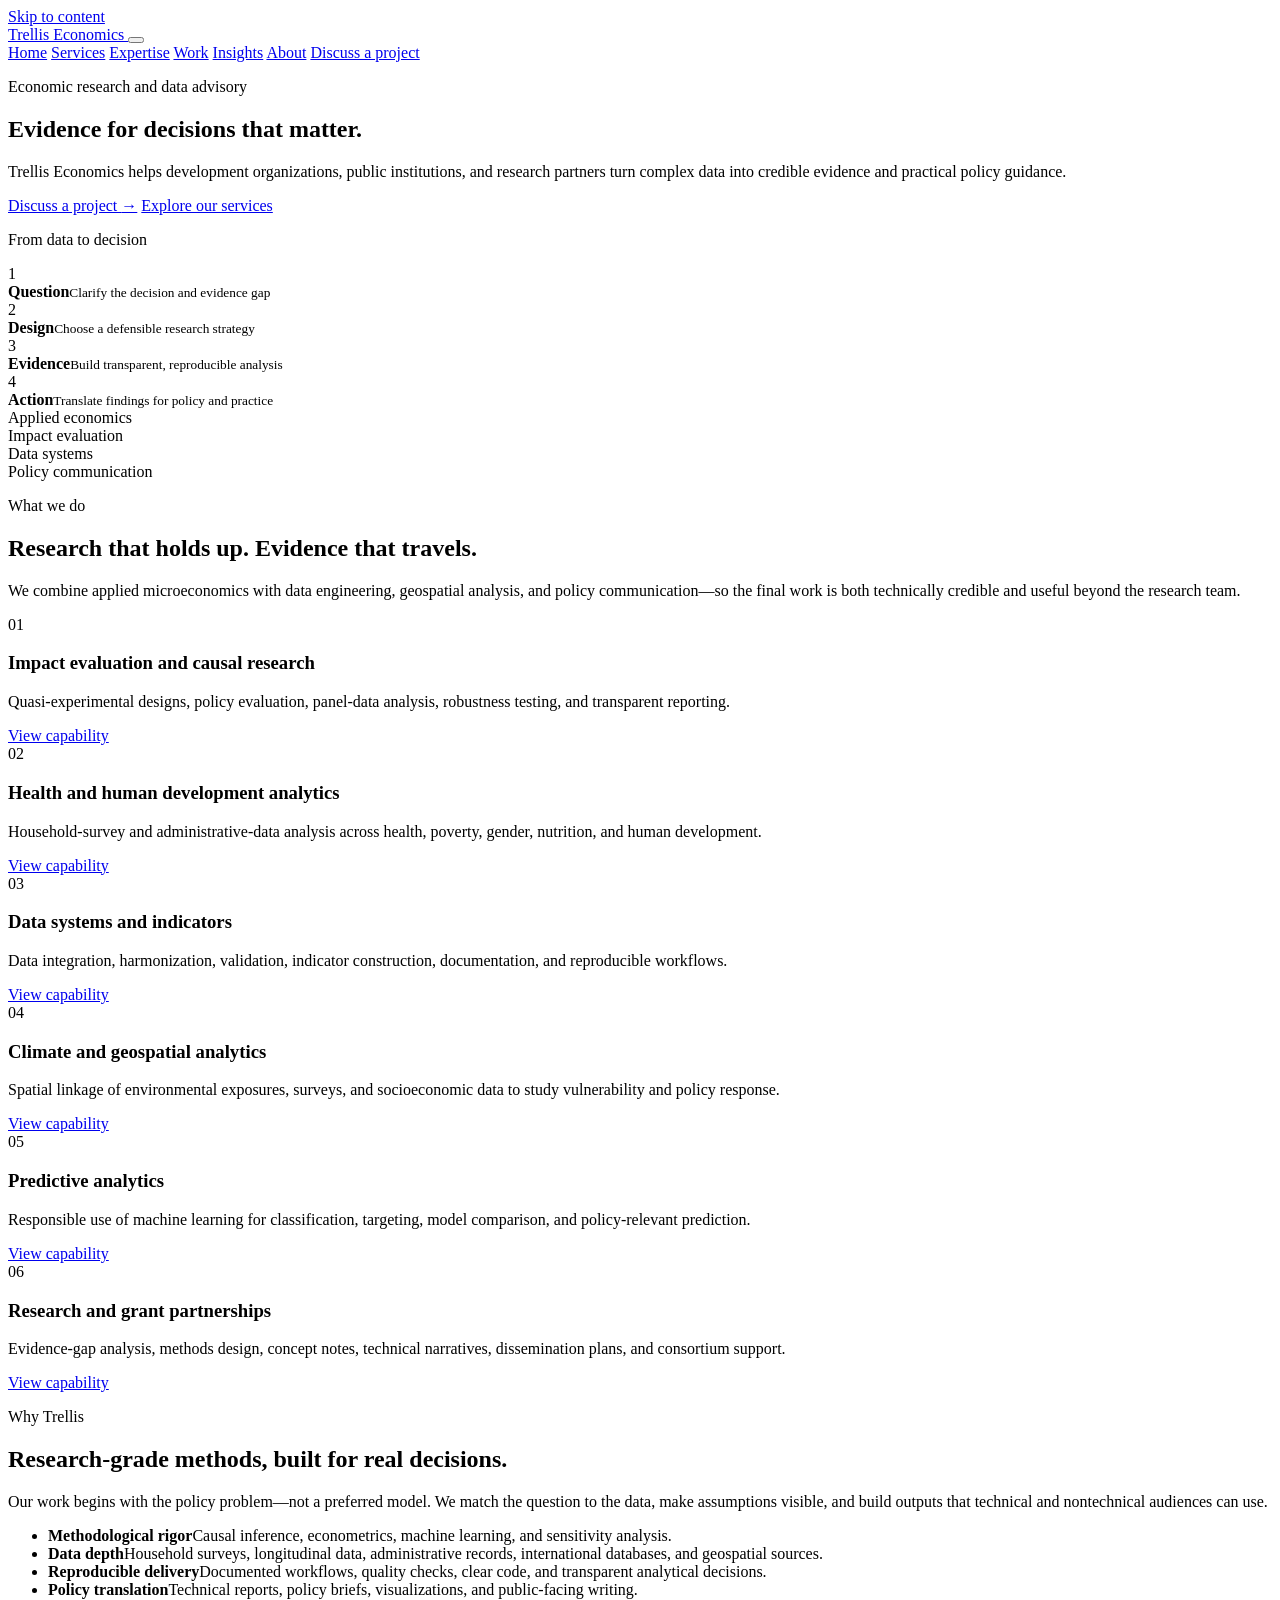
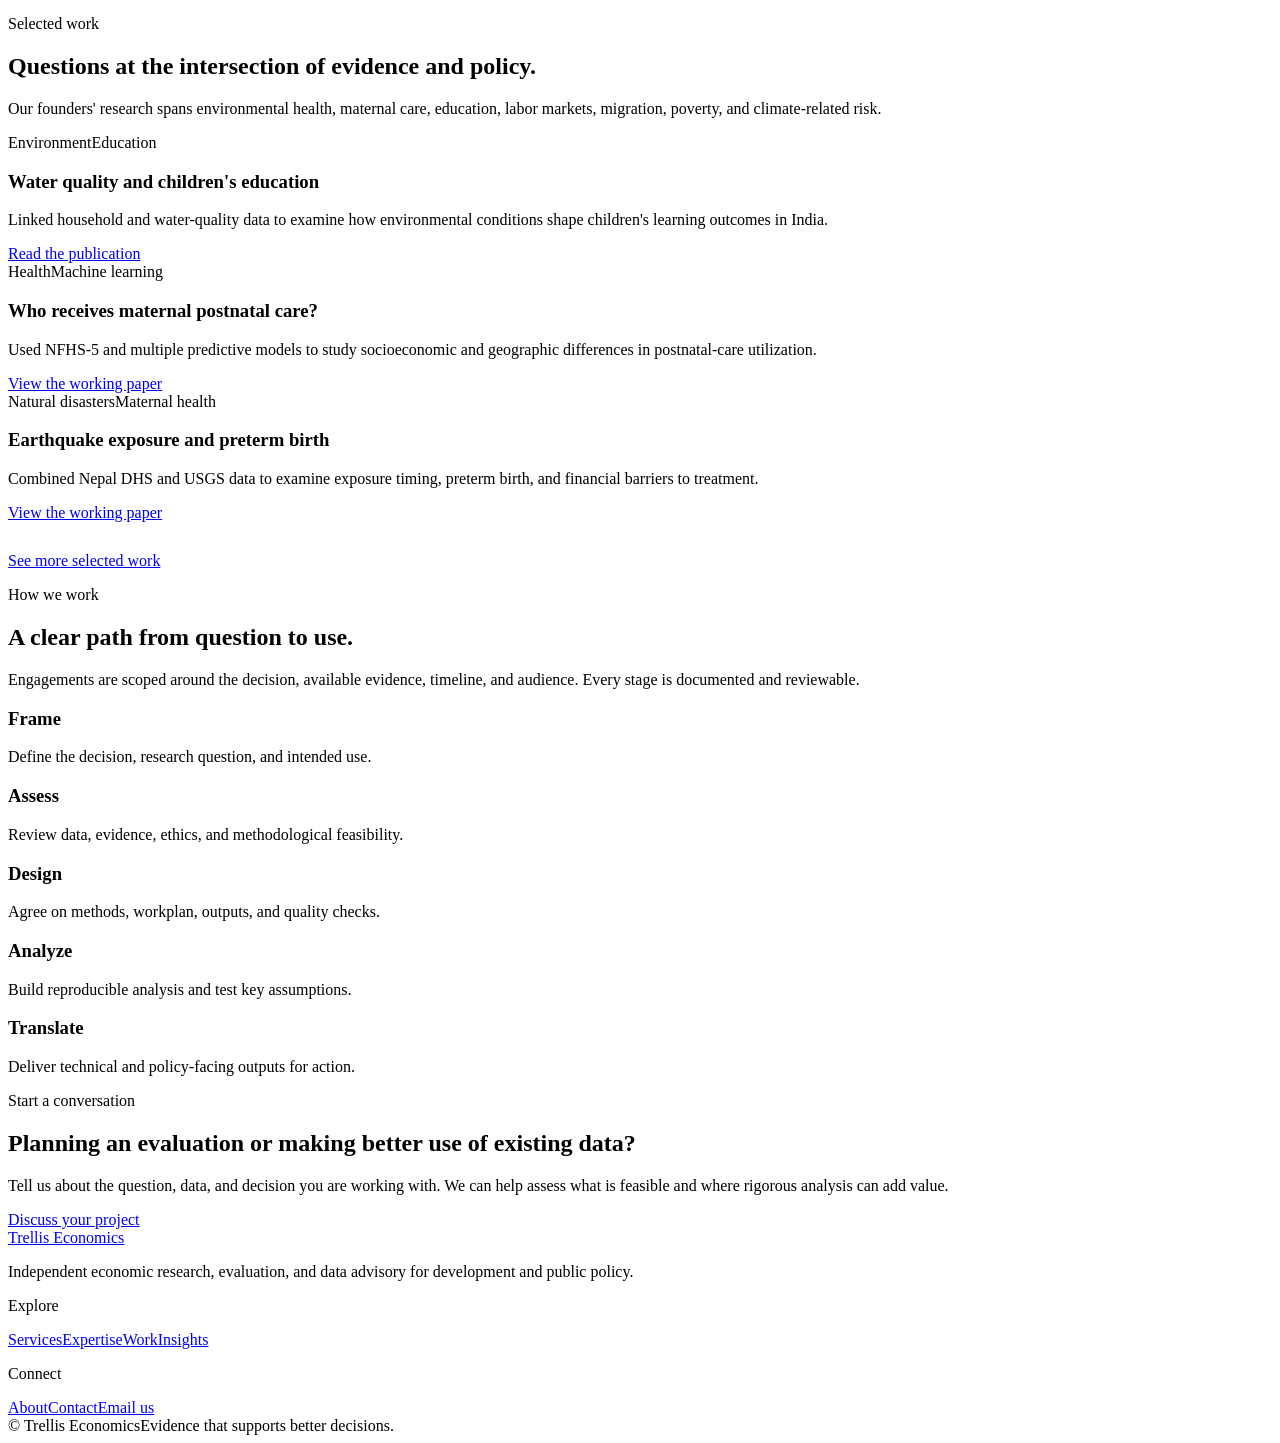
==== index.html @ 99db0c66 "Add index.html" ====
<!doctype html>
<html lang="en">
<head>
  <meta charset="utf-8">
  <meta name="viewport" content="width=device-width, initial-scale=1">
  <title>Trellis Economics | Research and Data Advisory</title>
  <meta name="description" content="Independent economic research, evaluation, and data advisory for development and public policy.">
  <meta name="theme-color" content="#16372c">
  <link rel="icon" href="favicon.svg" type="image/svg+xml">
  <link rel="stylesheet" href="assets/styles.css">
  <script src="assets/main.js" defer></script>
</head>
<body>
  <a class="skip-link" href="#main">Skip to content</a>
  <header class="site-header">
    <div class="container nav-wrap">
      <a class="brand" href="index.html" aria-label="Trellis Economics home">
        <span class="brand-mark" aria-hidden="true"><span></span><span></span><span></span><span></span></span>
        Trellis Economics
      </a>
      <button class="nav-toggle" type="button" aria-expanded="false" aria-controls="site-navigation" aria-label="Open navigation"><span></span><span></span><span></span></button>
      <nav class="site-nav" id="site-navigation" aria-label="Primary navigation">
        <a href="index.html" aria-current="page">Home</a>
        <a href="services.html">Services</a>
        <a href="expertise.html">Expertise</a>
        <a href="work.html">Work</a>
        <a href="insights.html">Insights</a>
        <a href="about.html">About</a>
        <a class="button" href="contact.html">Discuss a project</a>
      </nav>
    </div>
  </header>

  <main id="main">
    <section class="hero">
      <div class="container hero-grid">
        <div class="hero-copy">
          <p class="eyebrow">Economic research and data advisory</p>
          <h1>Evidence for decisions that matter.</h1>
          <p class="lead">Trellis Economics helps development organizations, public institutions, and research partners turn complex data into credible evidence and practical policy guidance.</p>
          <div class="hero-actions">
            <a class="button" href="contact.html">Discuss a project <span aria-hidden="true">→</span></a>
            <a class="button button-secondary" href="services.html">Explore our services</a>
          </div>
        </div>
        <div class="hero-panel reveal" aria-label="Our evidence process">
          <p class="hero-panel-label">From data to decision</p>
          <div class="evidence-path">
            <div class="evidence-step"><span>1</span><div><strong>Question</strong><small>Clarify the decision and evidence gap</small></div></div>
            <div class="evidence-step"><span>2</span><div><strong>Design</strong><small>Choose a defensible research strategy</small></div></div>
            <div class="evidence-step"><span>3</span><div><strong>Evidence</strong><small>Build transparent, reproducible analysis</small></div></div>
            <div class="evidence-step"><span>4</span><div><strong>Action</strong><small>Translate findings for policy and practice</small></div></div>
          </div>
        </div>
      </div>
    </section>

    <section class="capability-strip" aria-label="Core capabilities">
      <div class="container capability-list">
        <div class="capability-item">Applied economics</div>
        <div class="capability-item">Impact evaluation</div>
        <div class="capability-item">Data systems</div>
        <div class="capability-item">Policy communication</div>
      </div>
    </section>

    <section class="section surface" id="services">
      <div class="container">
        <div class="section-heading">
          <div><p class="eyebrow">What we do</p><h2>Research that holds up. Evidence that travels.</h2></div>
          <p>We combine applied microeconomics with data engineering, geospatial analysis, and policy communication—so the final work is both technically credible and useful beyond the research team.</p>
        </div>
        <div class="card-grid">
          <article class="card reveal"><div class="card-number">01</div><h3>Impact evaluation and causal research</h3><p>Quasi-experimental designs, policy evaluation, panel-data analysis, robustness testing, and transparent reporting.</p><a class="text-link" href="services.html#evaluation">View capability</a></article>
          <article class="card reveal"><div class="card-number">02</div><h3>Health and human development analytics</h3><p>Household-survey and administrative-data analysis across health, poverty, gender, nutrition, and human development.</p><a class="text-link" href="services.html#health">View capability</a></article>
          <article class="card reveal"><div class="card-number">03</div><h3>Data systems and indicators</h3><p>Data integration, harmonization, validation, indicator construction, documentation, and reproducible workflows.</p><a class="text-link" href="services.html#data">View capability</a></article>
          <article class="card reveal"><div class="card-number">04</div><h3>Climate and geospatial analytics</h3><p>Spatial linkage of environmental exposures, surveys, and socioeconomic data to study vulnerability and policy response.</p><a class="text-link" href="services.html#climate">View capability</a></article>
          <article class="card reveal"><div class="card-number">05</div><h3>Predictive analytics</h3><p>Responsible use of machine learning for classification, targeting, model comparison, and policy-relevant prediction.</p><a class="text-link" href="services.html#predictive">View capability</a></article>
          <article class="card reveal"><div class="card-number">06</div><h3>Research and grant partnerships</h3><p>Evidence-gap analysis, methods design, concept notes, technical narratives, dissemination plans, and consortium support.</p><a class="text-link" href="services.html#partnerships">View capability</a></article>
        </div>
      </div>
    </section>

    <section class="section surface-sage">
      <div class="container split">
        <div>
          <p class="eyebrow">Why Trellis</p>
          <h2>Research-grade methods, built for real decisions.</h2>
          <p class="lead">Our work begins with the policy problem—not a preferred model. We match the question to the data, make assumptions visible, and build outputs that technical and nontechnical audiences can use.</p>
          <ul class="feature-list">
            <li><strong>Methodological rigor</strong><span>Causal inference, econometrics, machine learning, and sensitivity analysis.</span></li>
            <li><strong>Data depth</strong><span>Household surveys, longitudinal data, administrative records, international databases, and geospatial sources.</span></li>
            <li><strong>Reproducible delivery</strong><span>Documented workflows, quality checks, clear code, and transparent analytical decisions.</span></li>
            <li><strong>Policy translation</strong><span>Technical reports, policy briefs, visualizations, and public-facing writing.</span></li>
          </ul>
        </div>
        <div class="data-figure reveal" aria-label="Abstract data visualization">
          <div class="data-figure-grid"><div class="data-bar"></div><div class="data-bar"></div><div class="data-bar"></div><div class="data-bar"></div><div class="data-bar"></div></div>
          <div class="data-line"></div>
        </div>
      </div>
    </section>

    <section class="section surface">
      <div class="container">
        <div class="section-heading">
          <div><p class="eyebrow">Selected work</p><h2>Questions at the intersection of evidence and policy.</h2></div>
          <p>Our founders' research spans environmental health, maternal care, education, labor markets, migration, poverty, and climate-related risk.</p>
        </div>
        <div class="card-grid">
          <article class="card project-card reveal"><div class="project-meta"><span class="tag">Environment</span><span class="tag">Education</span></div><h3>Water quality and children's education</h3><p>Linked household and water-quality data to examine how environmental conditions shape children's learning outcomes in India.</p><a class="text-link" href="https://doi.org/10.1017/S1355770X24000123">Read the publication</a></article>
          <article class="card project-card reveal"><div class="project-meta"><span class="tag">Health</span><span class="tag">Machine learning</span></div><h3>Who receives maternal postnatal care?</h3><p>Used NFHS-5 and multiple predictive models to study socioeconomic and geographic differences in postnatal-care utilization.</p><a class="text-link" href="http://dx.doi.org/10.2139/ssrn.7433860">View the working paper</a></article>
          <article class="card project-card reveal"><div class="project-meta"><span class="tag">Natural disasters</span><span class="tag">Maternal health</span></div><h3>Earthquake exposure and preterm birth</h3><p>Combined Nepal DHS and USGS data to examine exposure timing, preterm birth, and financial barriers to treatment.</p><a class="text-link" href="https://doi.org/10.2139/ssrn.5345999">View the working paper</a></article>
        </div>
        <p style="margin-top: 30px"><a class="text-link" href="work.html">See more selected work</a></p>
      </div>
    </section>

    <section class="section surface-sage">
      <div class="container">
        <div class="section-heading"><div><p class="eyebrow">How we work</p><h2>A clear path from question to use.</h2></div><p>Engagements are scoped around the decision, available evidence, timeline, and audience. Every stage is documented and reviewable.</p></div>
        <div class="steps">
          <div class="step"><h3>Frame</h3><p>Define the decision, research question, and intended use.</p></div>
          <div class="step"><h3>Assess</h3><p>Review data, evidence, ethics, and methodological feasibility.</p></div>
          <div class="step"><h3>Design</h3><p>Agree on methods, workplan, outputs, and quality checks.</p></div>
          <div class="step"><h3>Analyze</h3><p>Build reproducible analysis and test key assumptions.</p></div>
          <div class="step"><h3>Translate</h3><p>Deliver technical and policy-facing outputs for action.</p></div>
        </div>
      </div>
    </section>

    <section class="section">
      <div class="container cta reveal">
        <div class="cta-grid"><div><p class="eyebrow">Start a conversation</p><h2>Planning an evaluation or making better use of existing data?</h2><p>Tell us about the question, data, and decision you are working with. We can help assess what is feasible and where rigorous analysis can add value.</p></div><a class="button button-light" href="contact.html">Discuss your project</a></div>
      </div>
    </section>
  </main>

  <footer class="site-footer">
    <div class="container">
      <div class="footer-grid">
        <div class="footer-brand"><a class="brand" href="index.html"><span class="brand-mark" aria-hidden="true"><span></span><span></span><span></span><span></span></span>Trellis Economics</a><p>Independent economic research, evaluation, and data advisory for development and public policy.</p></div>
        <div><p class="footer-title">Explore</p><div class="footer-links"><a href="services.html">Services</a><a href="expertise.html">Expertise</a><a href="work.html">Work</a><a href="insights.html">Insights</a></div></div>
        <div><p class="footer-title">Connect</p><div class="footer-links"><a href="about.html">About</a><a href="contact.html">Contact</a><a href="mailto:mdohiul.islam@wmich.edu">Email us</a></div></div>
      </div>
      <div class="footer-bottom"><span>© <span data-year></span> Trellis Economics</span><span>Evidence that supports better decisions.</span></div>
    </div>
  </footer>
</body>
</html>
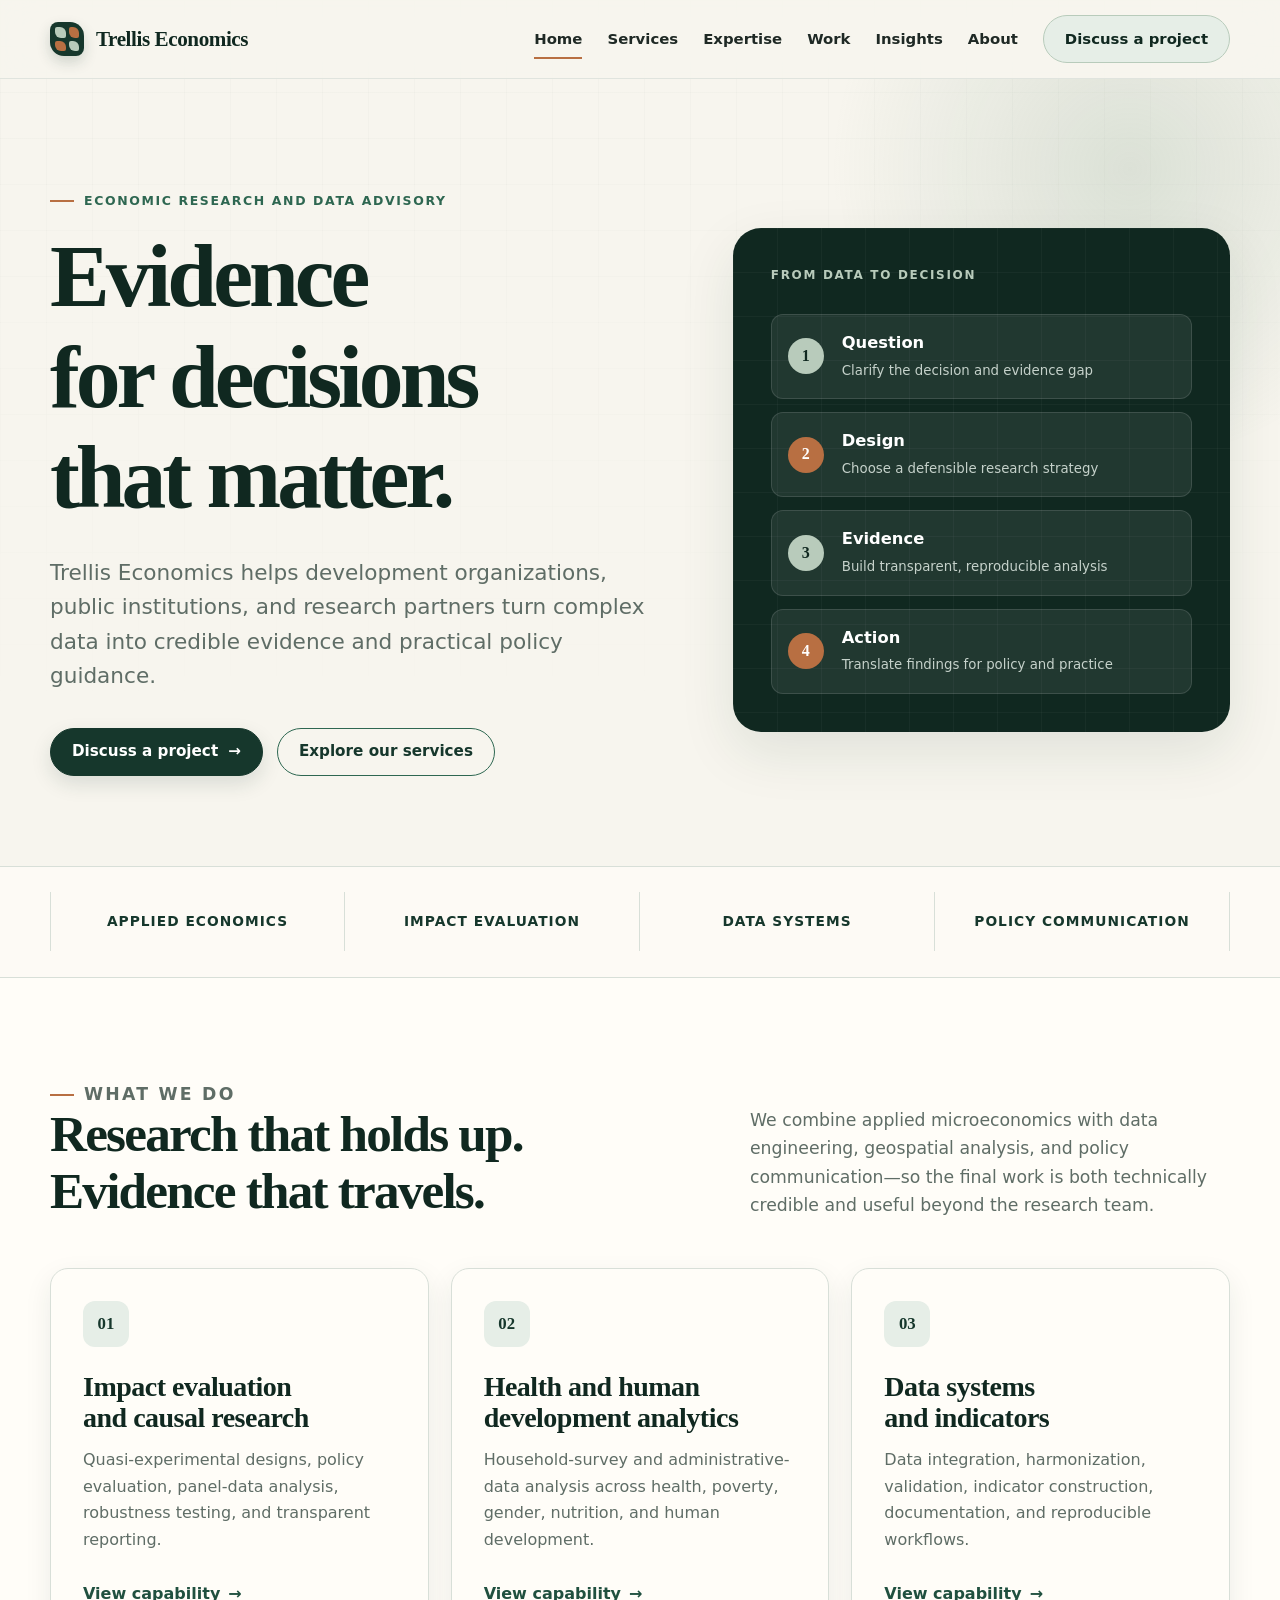
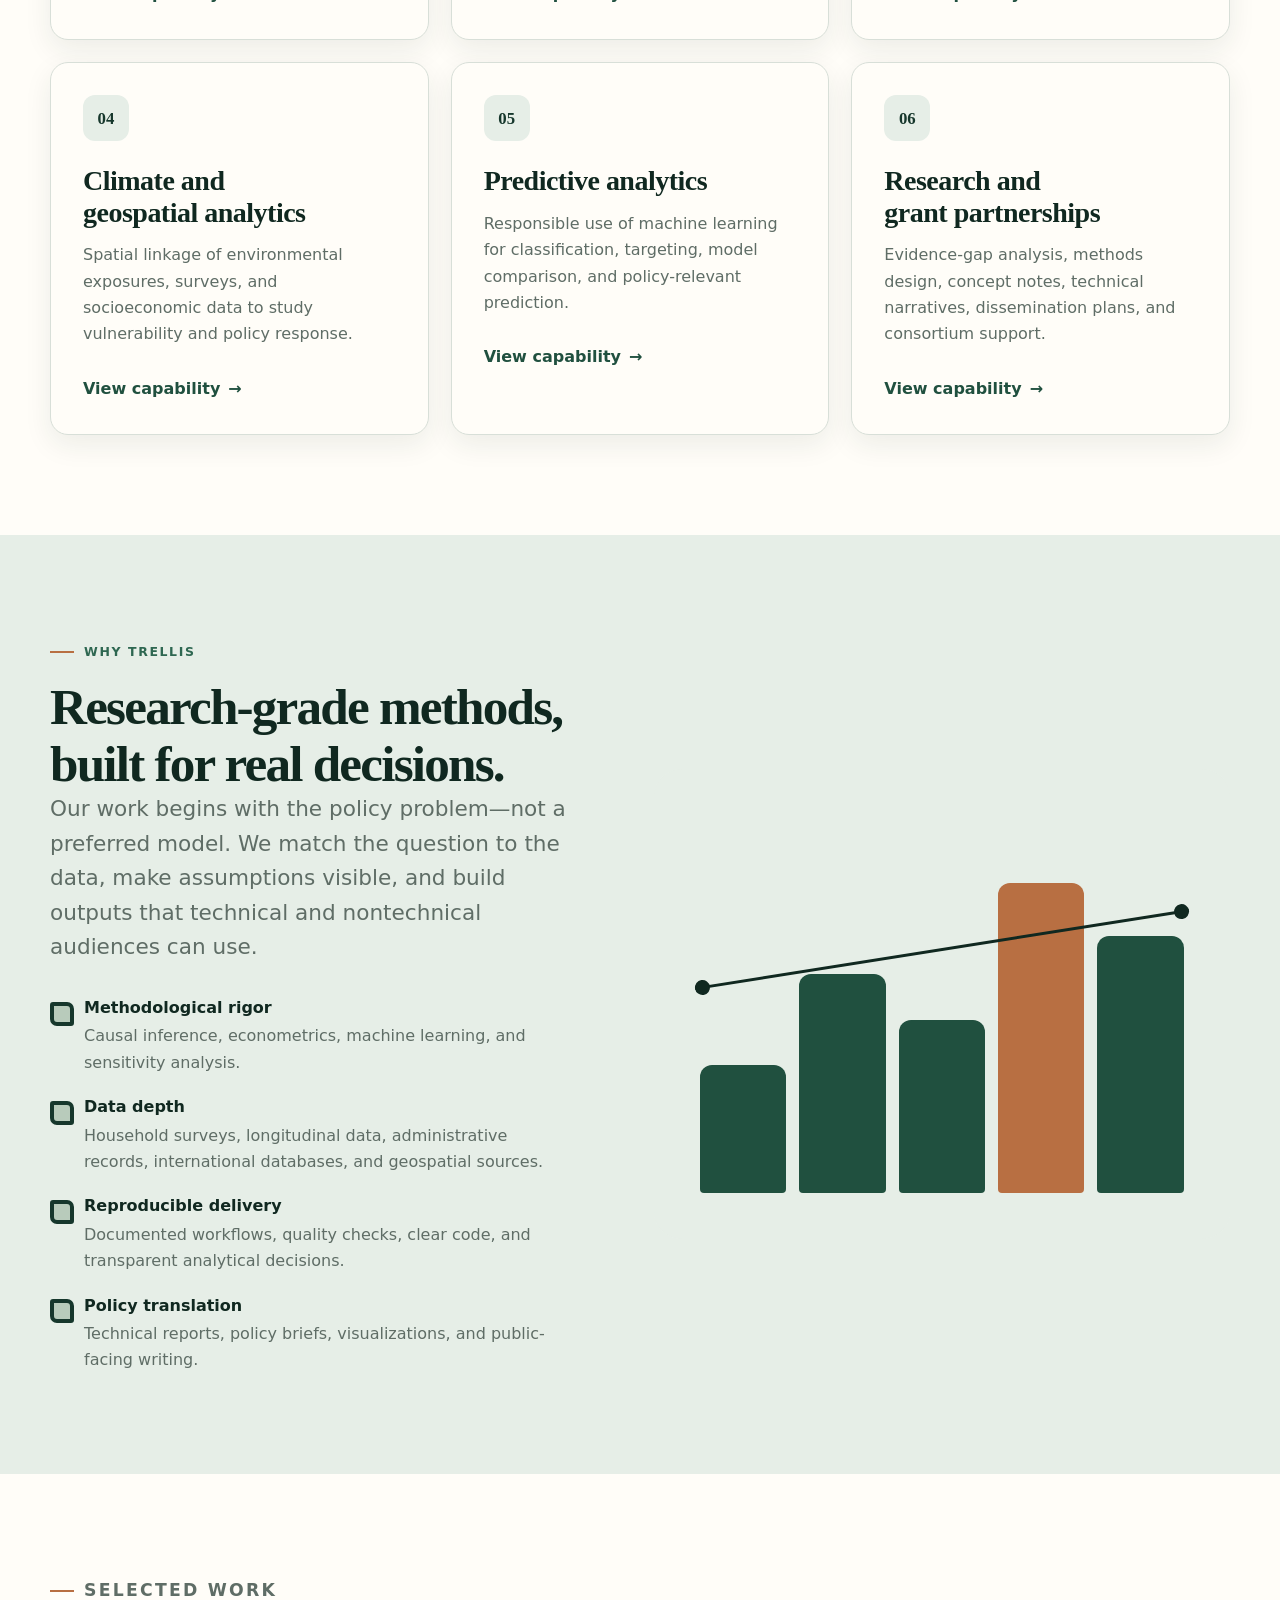
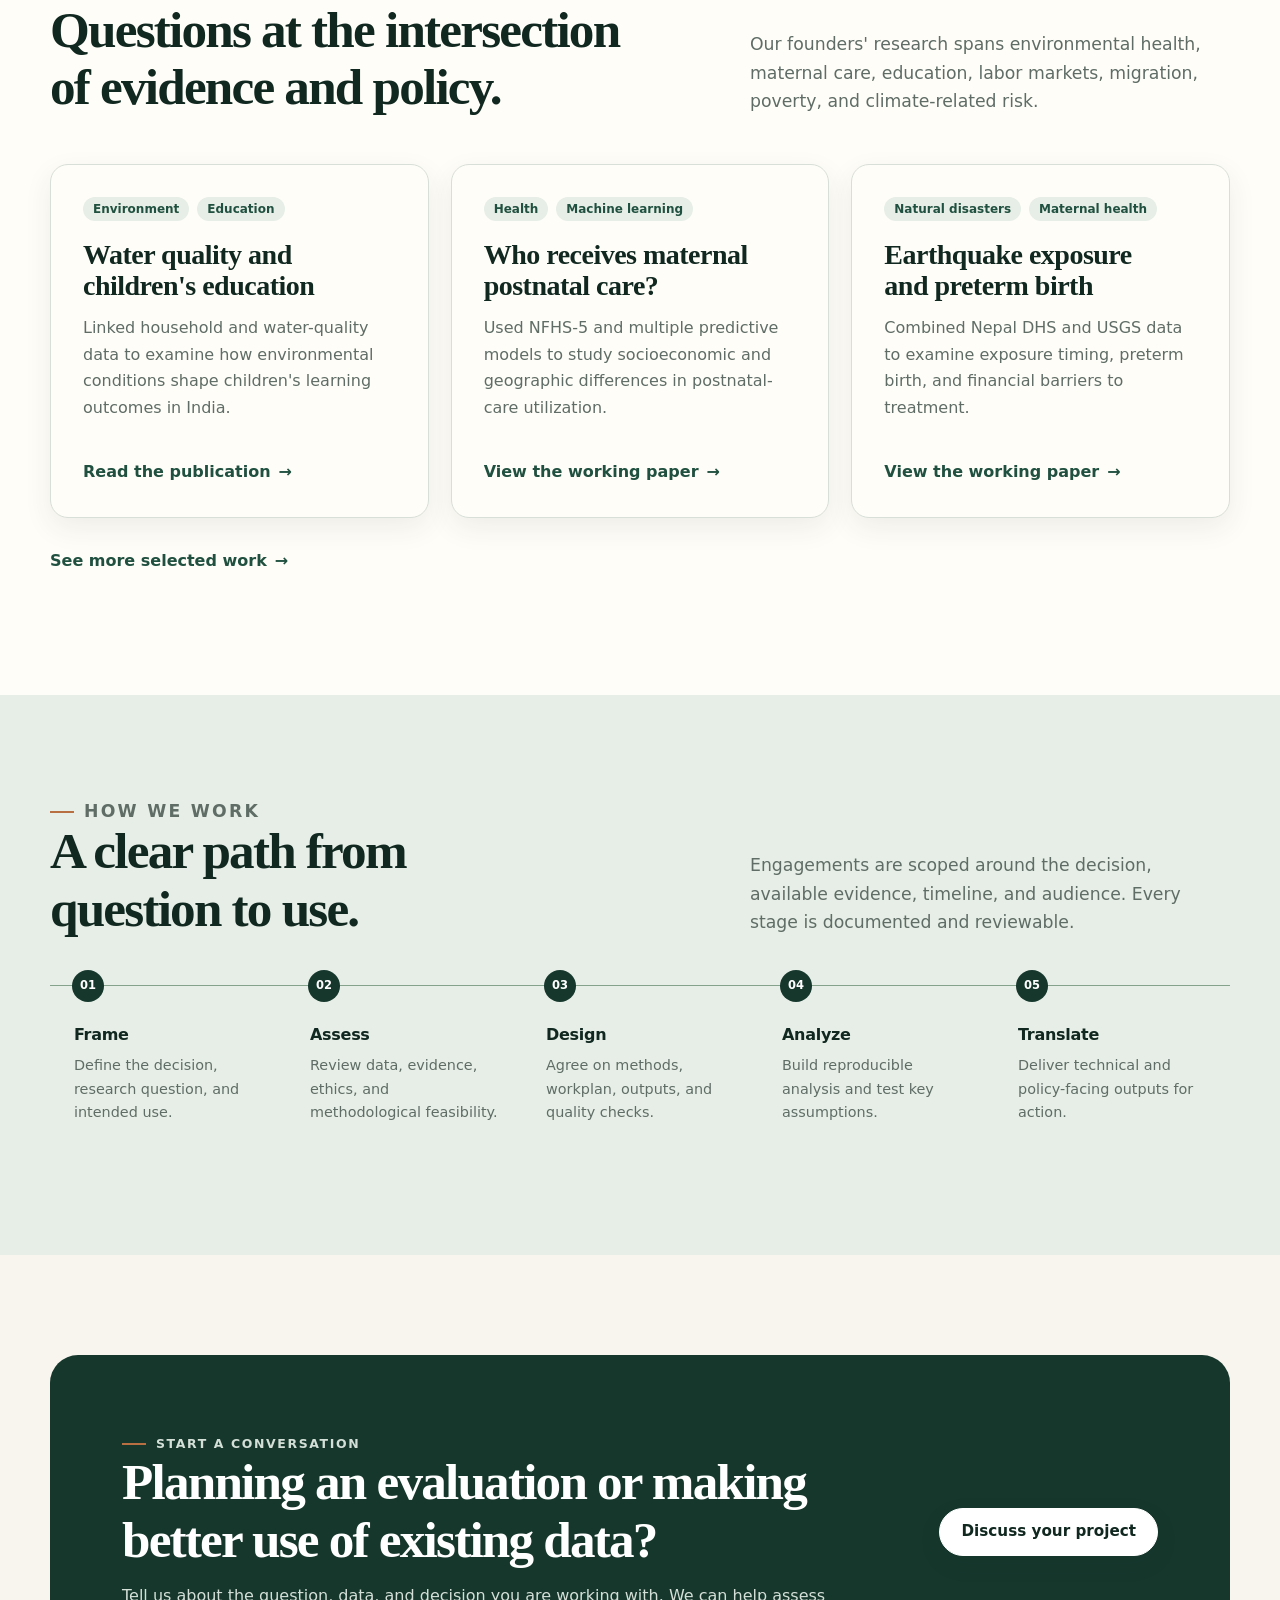
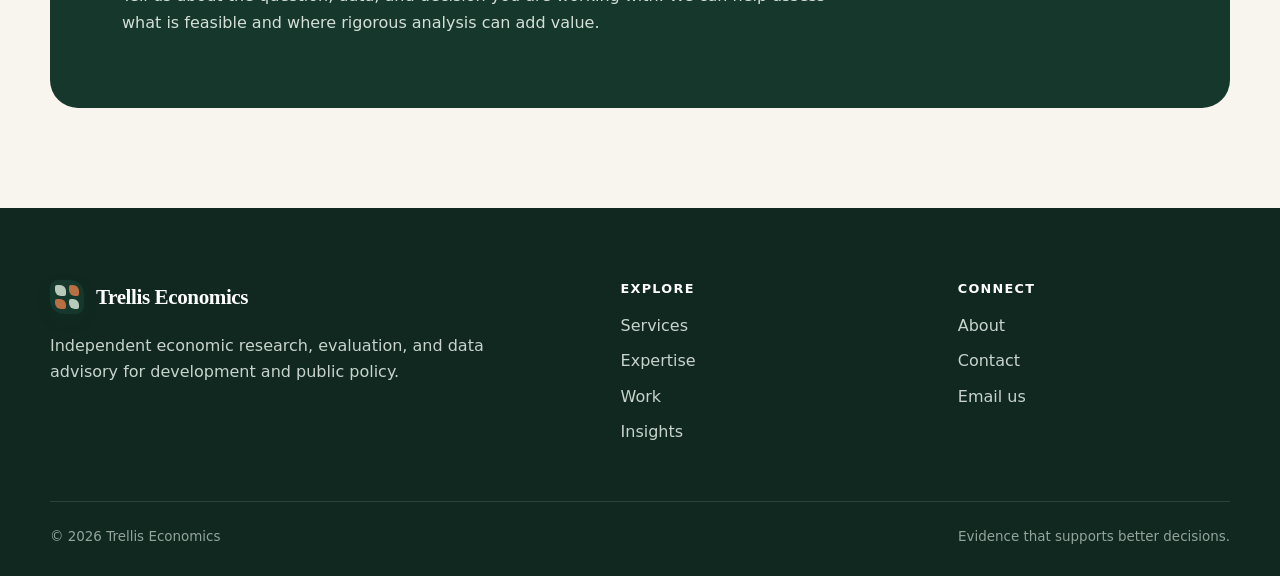
==== commit efc8764d: "Refresh stylesheet reference in index.html" ====
--- a/index.html
+++ b/index.html
@@ -7,7 +7,7 @@
   <meta name="description" content="Independent economic research, evaluation, and data advisory for development and public policy.">
   <meta name="theme-color" content="#16372c">
   <link rel="icon" href="favicon.svg" type="image/svg+xml">
-  <link rel="stylesheet" href="assets/styles.css">
+  <link rel="stylesheet" href="assets/styles.css?v=2">
   <script src="assets/main.js" defer></script>
 </head>
 <body>
--- a/assets/styles.css
+++ b/assets/styles.css
@@ -0,0 +1,1408 @@
+:root {
+  --forest-950: #102820;
+  --forest-900: #16372c;
+  --forest-800: #20503f;
+  --forest-700: #2e6751;
+  --sage-500: #84a28c;
+  --sage-300: #b8cbbb;
+  --sage-100: #e6eee7;
+  --ivory: #f7f5ee;
+  --paper: #fffdf8;
+  --ink: #1f2925;
+  --muted: #5f6d66;
+  --clay: #b86f42;
+  --clay-dark: #915332;
+  --line: #d8dfd8;
+  --white: #ffffff;
+  --shadow: 0 20px 55px rgba(22, 55, 44, 0.1);
+  --shadow-small: 0 10px 28px rgba(22, 55, 44, 0.08);
+  --radius-lg: 28px;
+  --radius-md: 18px;
+  --radius-sm: 10px;
+  --max-width: 1180px;
+  --serif: Georgia, "Times New Roman", serif;
+  --sans: Inter, ui-sans-serif, system-ui, -apple-system, BlinkMacSystemFont, "Segoe UI", sans-serif;
+}
+
+* {
+  box-sizing: border-box;
+}
+
+html {
+  scroll-behavior: smooth;
+}
+
+body {
+  margin: 0;
+  color: var(--ink);
+  background: var(--ivory);
+  font-family: var(--sans);
+  font-size: 16px;
+  line-height: 1.65;
+  -webkit-font-smoothing: antialiased;
+}
+
+body::before {
+  position: fixed;
+  inset: 0;
+  z-index: -2;
+  content: "";
+  pointer-events: none;
+  background:
+    linear-gradient(rgba(22, 55, 44, 0.025) 1px, transparent 1px),
+    linear-gradient(90deg, rgba(22, 55, 44, 0.025) 1px, transparent 1px);
+  background-size: 46px 46px;
+  mask-image: linear-gradient(to bottom, black, transparent 82%);
+}
+
+a {
+  color: var(--forest-800);
+  text-decoration-thickness: 1px;
+  text-underline-offset: 3px;
+}
+
+a:hover {
+  color: var(--clay-dark);
+}
+
+img,
+svg {
+  display: block;
+  max-width: 100%;
+}
+
+button,
+input,
+textarea,
+select {
+  font: inherit;
+}
+
+.skip-link {
+  position: fixed;
+  top: 10px;
+  left: 10px;
+  z-index: 1000;
+  padding: 10px 14px;
+  color: var(--white);
+  background: var(--forest-950);
+  border-radius: 8px;
+  transform: translateY(-150%);
+}
+
+.skip-link:focus {
+  transform: translateY(0);
+}
+
+.container {
+  width: min(calc(100% - 40px), var(--max-width));
+  margin-inline: auto;
+}
+
+.narrow {
+  max-width: 800px;
+}
+
+.section {
+  padding: 100px 0;
+}
+
+.section-sm {
+  padding: 70px 0;
+}
+
+.surface {
+  background: var(--paper);
+}
+
+.surface-dark {
+  color: var(--white);
+  background: var(--forest-950);
+}
+
+.surface-sage {
+  background: var(--sage-100);
+}
+
+.eyebrow {
+  display: inline-flex;
+  align-items: center;
+  gap: 10px;
+  margin: 0 0 18px;
+  color: var(--forest-700);
+  font-size: 0.78rem;
+  font-weight: 750;
+  letter-spacing: 0.13em;
+  line-height: 1.2;
+  text-transform: uppercase;
+}
+
+.eyebrow::before {
+  width: 24px;
+  height: 2px;
+  content: "";
+  background: var(--clay);
+}
+
+.surface-dark .eyebrow {
+  color: var(--sage-300);
+}
+
+h1,
+h2,
+h3,
+h4 {
+  margin: 0;
+  color: var(--forest-950);
+  font-family: var(--serif);
+  font-weight: 600;
+  line-height: 1.12;
+  text-wrap: balance;
+}
+
+h1 {
+  font-size: clamp(2.8rem, 7vw, 5.7rem);
+  letter-spacing: -0.045em;
+}
+
+h2 {
+  font-size: clamp(2.1rem, 4vw, 3.65rem);
+  letter-spacing: -0.035em;
+}
+
+h3 {
+  font-size: clamp(1.3rem, 2.2vw, 1.75rem);
+  letter-spacing: -0.018em;
+}
+
+.surface-dark h1,
+.surface-dark h2,
+.surface-dark h3 {
+  color: var(--white);
+}
+
+p {
+  margin: 0 0 1.25rem;
+}
+
+.lead {
+  max-width: 720px;
+  color: var(--muted);
+  font-size: clamp(1.12rem, 1.8vw, 1.35rem);
+  line-height: 1.6;
+}
+
+.surface-dark .lead,
+.surface-dark p {
+  color: #d7e0db;
+}
+
+.section-heading {
+  display: grid;
+  grid-template-columns: minmax(0, 1fr) minmax(280px, 0.75fr);
+  gap: 60px;
+  align-items: end;
+  margin-bottom: 48px;
+}
+
+.section-heading p {
+  margin: 0;
+  color: var(--muted);
+  font-size: 1.08rem;
+}
+
+.site-header {
+  position: sticky;
+  top: 0;
+  z-index: 100;
+  border-bottom: 1px solid rgba(216, 223, 216, 0.75);
+  background: rgba(247, 245, 238, 0.9);
+  backdrop-filter: blur(16px);
+}
+
+.nav-wrap {
+  display: flex;
+  min-height: 78px;
+  align-items: center;
+  justify-content: space-between;
+  gap: 28px;
+}
+
+.brand {
+  display: inline-flex;
+  align-items: center;
+  gap: 12px;
+  color: var(--forest-950);
+  font-family: var(--serif);
+  font-size: 1.32rem;
+  font-weight: 700;
+  letter-spacing: -0.02em;
+  text-decoration: none;
+}
+
+.brand:hover {
+  color: var(--forest-950);
+}
+
+.brand-mark {
+  display: grid;
+  width: 34px;
+  height: 34px;
+  padding: 5px;
+  grid-template-columns: repeat(2, 1fr);
+  gap: 3px;
+  background: var(--forest-900);
+  border-radius: 8px 14px 8px 14px;
+  box-shadow: 0 6px 14px rgba(22, 55, 44, 0.18);
+}
+
+.brand-mark span {
+  background: var(--sage-300);
+  border-radius: 2px 6px 2px 6px;
+}
+
+.brand-mark span:nth-child(2),
+.brand-mark span:nth-child(3) {
+  background: var(--clay);
+}
+
+.site-nav {
+  display: flex;
+  align-items: center;
+  gap: 25px;
+}
+
+.site-nav a {
+  position: relative;
+  color: var(--ink);
+  font-size: 0.93rem;
+  font-weight: 650;
+  text-decoration: none;
+}
+
+.site-nav a.button,
+.site-nav a.button:hover {
+  color: var(--forest-950);
+  background: var(--sage-100);
+  border-color: var(--sage-300);
+  box-shadow: none;
+}
+
+.site-nav a.button:hover {
+  background: var(--paper);
+  border-color: var(--forest-700);
+}
+
+.site-nav a:not(.button)::after {
+  position: absolute;
+  right: 0;
+  bottom: -8px;
+  left: 0;
+  height: 2px;
+  content: "";
+  background: var(--clay);
+  transform: scaleX(0);
+  transform-origin: right;
+  transition: transform 180ms ease;
+}
+
+.site-nav a:hover::after,
+.site-nav a[aria-current="page"]::after {
+  transform: scaleX(1);
+  transform-origin: left;
+}
+
+.nav-toggle {
+  display: none;
+  width: 44px;
+  height: 44px;
+  padding: 10px;
+  border: 1px solid var(--line);
+  background: var(--paper);
+  border-radius: 10px;
+  cursor: pointer;
+}
+
+.nav-toggle span {
+  display: block;
+  width: 100%;
+  height: 2px;
+  margin: 5px 0;
+  background: var(--forest-950);
+}
+
+.button {
+  display: inline-flex;
+  min-height: 48px;
+  padding: 12px 21px;
+  align-items: center;
+  justify-content: center;
+  gap: 10px;
+  color: var(--white);
+  font-size: 0.95rem;
+  font-weight: 750;
+  line-height: 1;
+  text-decoration: none;
+  background: var(--forest-900);
+  border: 1px solid var(--forest-900);
+  border-radius: 999px;
+  box-shadow: 0 8px 20px rgba(22, 55, 44, 0.13);
+  transition: transform 180ms ease, background 180ms ease, box-shadow 180ms ease;
+}
+
+.button:hover {
+  color: var(--white);
+  background: var(--forest-700);
+  border-color: var(--forest-700);
+  box-shadow: 0 12px 26px rgba(22, 55, 44, 0.18);
+  transform: translateY(-2px);
+}
+
+.button-secondary {
+  color: var(--forest-900);
+  background: transparent;
+  border-color: var(--forest-700);
+  box-shadow: none;
+}
+
+.button-secondary:hover {
+  color: var(--white);
+}
+
+.button-light {
+  color: var(--forest-950);
+  background: var(--white);
+  border-color: var(--white);
+}
+
+.button-light:hover {
+  color: var(--forest-950);
+  background: var(--sage-100);
+  border-color: var(--sage-100);
+}
+
+.text-link {
+  display: inline-flex;
+  align-items: center;
+  gap: 8px;
+  font-weight: 750;
+  text-decoration: none;
+}
+
+.text-link::after {
+  content: "→";
+  transition: transform 180ms ease;
+}
+
+.text-link:hover::after {
+  transform: translateX(4px);
+}
+
+.hero {
+  position: relative;
+  overflow: hidden;
+  padding: 105px 0 90px;
+}
+
+.hero::after {
+  position: absolute;
+  top: -220px;
+  right: -160px;
+  z-index: -1;
+  width: 620px;
+  height: 620px;
+  content: "";
+  background: radial-gradient(circle, rgba(132, 162, 140, 0.24), transparent 68%);
+  border-radius: 50%;
+}
+
+.hero-grid {
+  display: grid;
+  grid-template-columns: minmax(0, 1.1fr) minmax(380px, 0.9fr);
+  gap: 75px;
+  align-items: center;
+}
+
+.hero-copy h1 {
+  max-width: 790px;
+  margin-bottom: 28px;
+}
+
+.hero-copy .lead {
+  margin-bottom: 34px;
+}
+
+.hero-actions {
+  display: flex;
+  flex-wrap: wrap;
+  gap: 14px;
+}
+
+.hero-panel {
+  position: relative;
+  overflow: hidden;
+  padding: 38px;
+  color: var(--white);
+  background: var(--forest-950);
+  border-radius: var(--radius-lg);
+  box-shadow: var(--shadow);
+}
+
+.hero-panel::before {
+  position: absolute;
+  inset: 0;
+  content: "";
+  opacity: 0.2;
+  background-image:
+    linear-gradient(rgba(255, 255, 255, 0.18) 1px, transparent 1px),
+    linear-gradient(90deg, rgba(255, 255, 255, 0.18) 1px, transparent 1px);
+  background-size: 44px 44px;
+}
+
+.hero-panel > * {
+  position: relative;
+}
+
+.hero-panel-label {
+  margin-bottom: 28px;
+  color: var(--sage-300);
+  font-size: 0.75rem;
+  font-weight: 750;
+  letter-spacing: 0.14em;
+  text-transform: uppercase;
+}
+
+.evidence-path {
+  display: grid;
+  gap: 13px;
+}
+
+.evidence-step {
+  display: grid;
+  padding: 15px 16px;
+  grid-template-columns: 40px 1fr;
+  gap: 14px;
+  align-items: center;
+  background: rgba(255, 255, 255, 0.075);
+  border: 1px solid rgba(255, 255, 255, 0.12);
+  border-radius: 12px;
+}
+
+.evidence-step span {
+  display: grid;
+  width: 36px;
+  height: 36px;
+  place-items: center;
+  color: var(--forest-950);
+  font-family: var(--serif);
+  font-weight: 700;
+  background: var(--sage-300);
+  border-radius: 50%;
+}
+
+.evidence-step:nth-child(even) span {
+  color: var(--white);
+  background: var(--clay);
+}
+
+.evidence-step strong {
+  display: block;
+  font-size: 1.02rem;
+}
+
+.evidence-step small {
+  color: #c5d1ca;
+}
+
+.capability-strip {
+  border-block: 1px solid var(--line);
+  background: rgba(255, 253, 248, 0.72);
+}
+
+.capability-list {
+  display: grid;
+  min-height: 110px;
+  grid-template-columns: repeat(4, 1fr);
+  align-items: center;
+}
+
+.capability-item {
+  padding: 18px 28px;
+  color: var(--forest-900);
+  font-size: 0.86rem;
+  font-weight: 750;
+  letter-spacing: 0.075em;
+  text-align: center;
+  text-transform: uppercase;
+  border-right: 1px solid var(--line);
+}
+
+.capability-item:first-child {
+  border-left: 1px solid var(--line);
+}
+
+.card-grid {
+  display: grid;
+  grid-template-columns: repeat(3, minmax(0, 1fr));
+  gap: 22px;
+}
+
+.card-grid-2 {
+  grid-template-columns: repeat(2, minmax(0, 1fr));
+}
+
+.card {
+  position: relative;
+  overflow: hidden;
+  padding: 32px;
+  background: var(--paper);
+  border: 1px solid var(--line);
+  border-radius: var(--radius-md);
+  box-shadow: var(--shadow-small);
+  transition: transform 180ms ease, box-shadow 180ms ease, border-color 180ms ease;
+}
+
+.card:hover {
+  border-color: var(--sage-500);
+  box-shadow: var(--shadow);
+  transform: translateY(-5px);
+}
+
+.card-number,
+.card-icon {
+  display: grid;
+  width: 46px;
+  height: 46px;
+  margin-bottom: 24px;
+  place-items: center;
+  color: var(--forest-900);
+  font-family: var(--serif);
+  font-size: 1.05rem;
+  font-weight: 700;
+  background: var(--sage-100);
+  border-radius: 12px;
+}
+
+.card h3 {
+  margin-bottom: 14px;
+}
+
+.card p {
+  color: var(--muted);
+}
+
+.card .text-link {
+  margin-top: 8px;
+}
+
+.split {
+  display: grid;
+  grid-template-columns: minmax(0, 0.95fr) minmax(0, 1.05fr);
+  gap: 82px;
+  align-items: center;
+}
+
+.feature-list {
+  display: grid;
+  gap: 18px;
+  margin: 30px 0 0;
+  padding: 0;
+  list-style: none;
+}
+
+.feature-list li {
+  position: relative;
+  padding-left: 34px;
+}
+
+.feature-list li::before {
+  position: absolute;
+  top: 0.42em;
+  left: 0;
+  width: 16px;
+  height: 16px;
+  content: "";
+  background: var(--sage-300);
+  border: 4px solid var(--forest-900);
+  border-radius: 3px 7px 3px 7px;
+}
+
+.feature-list strong {
+  display: block;
+  margin-bottom: 2px;
+  color: var(--forest-950);
+}
+
+.feature-list span {
+  color: var(--muted);
+}
+
+.data-figure {
+  position: relative;
+  min-height: 470px;
+  padding: 46px;
+  background: var(--sage-100);
+  border-radius: var(--radius-lg);
+}
+
+.data-figure-grid {
+  display: grid;
+  height: 100%;
+  min-height: 378px;
+  grid-template-columns: repeat(5, 1fr);
+  gap: 13px;
+  align-items: end;
+}
+
+.data-bar {
+  position: relative;
+  min-height: 70px;
+  background: var(--forest-800);
+  border-radius: 12px 12px 4px 4px;
+}
+
+.data-bar:nth-child(1) { height: 34%; }
+.data-bar:nth-child(2) { height: 58%; }
+.data-bar:nth-child(3) { height: 46%; }
+.data-bar:nth-child(4) { height: 82%; background: var(--clay); }
+.data-bar:nth-child(5) { height: 68%; }
+
+.data-line {
+  position: absolute;
+  top: 38%;
+  right: 38px;
+  left: 38px;
+  height: 3px;
+  background: var(--forest-950);
+  transform: rotate(-9deg);
+  transform-origin: center;
+}
+
+.data-line::before,
+.data-line::after {
+  position: absolute;
+  top: -6px;
+  width: 15px;
+  height: 15px;
+  content: "";
+  background: var(--forest-950);
+  border-radius: 50%;
+}
+
+.data-line::before { left: 0; }
+.data-line::after { right: 0; }
+
+.project-card {
+  display: flex;
+  min-height: 100%;
+  flex-direction: column;
+}
+
+.project-meta {
+  display: flex;
+  flex-wrap: wrap;
+  gap: 8px;
+  margin-bottom: 18px;
+}
+
+.tag {
+  display: inline-flex;
+  padding: 6px 10px;
+  color: var(--forest-800);
+  font-size: 0.75rem;
+  font-weight: 700;
+  line-height: 1;
+  background: var(--sage-100);
+  border-radius: 999px;
+}
+
+.project-card .text-link {
+  margin-top: auto;
+  padding-top: 18px;
+}
+
+.steps {
+  display: grid;
+  grid-template-columns: repeat(5, 1fr);
+  gap: 0;
+  counter-reset: step;
+}
+
+.step {
+  position: relative;
+  padding: 30px 24px;
+  counter-increment: step;
+  border-top: 1px solid var(--sage-500);
+}
+
+.step::before {
+  position: absolute;
+  top: -16px;
+  left: 22px;
+  display: grid;
+  width: 32px;
+  height: 32px;
+  content: counter(step, decimal-leading-zero);
+  place-items: center;
+  color: var(--white);
+  font-size: 0.72rem;
+  font-weight: 800;
+  background: var(--forest-900);
+  border-radius: 50%;
+}
+
+.step h3 {
+  margin: 10px 0 10px;
+  font-family: var(--sans);
+  font-size: 1rem;
+  font-weight: 750;
+}
+
+.step p {
+  margin: 0;
+  color: var(--muted);
+  font-size: 0.9rem;
+}
+
+.page-hero {
+  position: relative;
+  overflow: hidden;
+  padding: 100px 0 80px;
+  background: var(--paper);
+  border-bottom: 1px solid var(--line);
+}
+
+.page-hero::after {
+  position: absolute;
+  right: -90px;
+  bottom: -170px;
+  width: 500px;
+  height: 500px;
+  content: "";
+  opacity: 0.65;
+  background: repeating-linear-gradient(45deg, transparent 0 22px, rgba(132, 162, 140, 0.18) 22px 24px);
+  border-radius: 50%;
+}
+
+.page-hero .container {
+  position: relative;
+  z-index: 1;
+}
+
+.page-hero h1 {
+  max-width: 900px;
+  margin-bottom: 25px;
+  font-size: clamp(2.7rem, 6vw, 5rem);
+}
+
+.page-hero .lead {
+  max-width: 850px;
+}
+
+.service-detail-grid {
+  display: grid;
+  grid-template-columns: repeat(2, minmax(0, 1fr));
+  gap: 24px;
+}
+
+.service-detail {
+  padding: 36px;
+  background: var(--paper);
+  border: 1px solid var(--line);
+  border-radius: var(--radius-md);
+}
+
+.service-detail h2 {
+  margin-bottom: 18px;
+  font-size: 1.9rem;
+}
+
+.service-detail > p {
+  color: var(--muted);
+}
+
+.service-detail ul,
+.plain-list {
+  margin: 20px 0 0;
+  padding: 0;
+  list-style: none;
+}
+
+.service-detail li,
+.plain-list li {
+  position: relative;
+  margin: 9px 0;
+  padding-left: 22px;
+}
+
+.service-detail li::before,
+.plain-list li::before {
+  position: absolute;
+  top: 0.72em;
+  left: 0;
+  width: 7px;
+  height: 7px;
+  content: "";
+  background: var(--clay);
+  border-radius: 50%;
+}
+
+.engagement-grid,
+.sector-grid,
+.principles-grid {
+  display: grid;
+  grid-template-columns: repeat(3, minmax(0, 1fr));
+  gap: 22px;
+}
+
+.engagement-card,
+.sector-card,
+.principle-card {
+  padding: 28px;
+  background: rgba(255, 255, 255, 0.06);
+  border: 1px solid rgba(255, 255, 255, 0.14);
+  border-radius: 16px;
+}
+
+.engagement-card h3,
+.principle-card h3 {
+  margin-bottom: 12px;
+  font-family: var(--sans);
+  font-size: 1.05rem;
+  font-weight: 750;
+}
+
+.engagement-card p,
+.principle-card p {
+  margin: 0;
+  color: #cbd6d0;
+  font-size: 0.92rem;
+}
+
+.sector-card {
+  color: var(--ink);
+  background: var(--paper);
+  border-color: var(--line);
+}
+
+.sector-card h3 {
+  margin-bottom: 13px;
+}
+
+.sector-card p {
+  color: var(--muted);
+}
+
+.method-columns {
+  display: grid;
+  grid-template-columns: repeat(3, minmax(0, 1fr));
+  gap: 38px;
+}
+
+.method-column h3 {
+  margin-bottom: 18px;
+  font-family: var(--sans);
+  font-size: 1rem;
+  font-weight: 800;
+}
+
+.method-column ul {
+  margin: 0;
+  padding: 0;
+  list-style: none;
+}
+
+.method-column li {
+  padding: 9px 0;
+  color: var(--muted);
+  border-bottom: 1px solid var(--line);
+}
+
+.work-grid {
+  display: grid;
+  grid-template-columns: repeat(2, minmax(0, 1fr));
+  gap: 25px;
+}
+
+.work-card {
+  padding: 36px;
+  background: var(--paper);
+  border: 1px solid var(--line);
+  border-radius: var(--radius-md);
+}
+
+.work-card h2 {
+  margin: 16px 0;
+  font-size: 1.8rem;
+}
+
+.work-card p {
+  color: var(--muted);
+}
+
+.work-card dl {
+  display: grid;
+  margin: 26px 0 0;
+  grid-template-columns: 100px 1fr;
+  gap: 8px 15px;
+  font-size: 0.9rem;
+}
+
+.work-card dt {
+  color: var(--forest-800);
+  font-weight: 800;
+}
+
+.work-card dd {
+  margin: 0;
+  color: var(--muted);
+}
+
+.notice {
+  margin-bottom: 40px;
+  padding: 18px 22px;
+  color: var(--muted);
+  background: var(--sage-100);
+  border-radius: var(--radius-sm);
+}
+
+.insight-feature {
+  display: grid;
+  padding: 48px;
+  grid-template-columns: 0.8fr 1.2fr;
+  gap: 52px;
+  align-items: center;
+  color: var(--white);
+  background: var(--forest-950);
+  border-radius: var(--radius-lg);
+}
+
+.insight-art {
+  position: relative;
+  min-height: 300px;
+  overflow: hidden;
+  background: var(--forest-800);
+  border-radius: 18px;
+}
+
+.insight-art::before,
+.insight-art::after {
+  position: absolute;
+  content: "";
+  border: 2px solid var(--sage-300);
+  border-radius: 50%;
+}
+
+.insight-art::before {
+  width: 280px;
+  height: 280px;
+  top: 28px;
+  left: 28px;
+}
+
+.insight-art::after {
+  width: 150px;
+  height: 150px;
+  right: 32px;
+  bottom: 20px;
+  border-color: var(--clay);
+}
+
+.insight-art span {
+  position: absolute;
+  top: 50%;
+  left: 50%;
+  color: var(--white);
+  font-family: var(--serif);
+  font-size: 2.2rem;
+  text-align: center;
+  transform: translate(-50%, -50%);
+}
+
+.insight-feature h2 {
+  margin-bottom: 18px;
+}
+
+.profile-grid {
+  display: grid;
+  grid-template-columns: repeat(2, minmax(0, 1fr));
+  gap: 26px;
+}
+
+.profile-card {
+  padding: 40px;
+  background: var(--paper);
+  border: 1px solid var(--line);
+  border-radius: var(--radius-md);
+}
+
+.profile-initials {
+  display: grid;
+  width: 68px;
+  height: 68px;
+  margin-bottom: 24px;
+  place-items: center;
+  color: var(--white);
+  font-family: var(--serif);
+  font-size: 1.45rem;
+  background: var(--forest-900);
+  border-radius: 18px 26px 18px 26px;
+}
+
+.profile-card:nth-child(2) .profile-initials {
+  background: var(--clay);
+}
+
+.profile-card h2 {
+  margin-bottom: 6px;
+  font-size: 2rem;
+}
+
+.profile-role {
+  margin-bottom: 20px;
+  color: var(--forest-700);
+  font-weight: 750;
+}
+
+.contact-grid {
+  display: grid;
+  grid-template-columns: minmax(0, 0.82fr) minmax(0, 1.18fr);
+  gap: 70px;
+  align-items: start;
+}
+
+.contact-card {
+  padding: 38px;
+  background: var(--forest-950);
+  border-radius: var(--radius-lg);
+  box-shadow: var(--shadow);
+}
+
+.contact-card h2 {
+  margin-bottom: 18px;
+  color: var(--white);
+  font-size: 2rem;
+}
+
+.contact-card p {
+  color: #d1dcd6;
+}
+
+.contact-card a:not(.button) {
+  color: var(--sage-300);
+}
+
+.contact-form {
+  display: grid;
+  gap: 18px;
+}
+
+.field {
+  display: grid;
+  gap: 7px;
+}
+
+.field label {
+  color: var(--forest-950);
+  font-size: 0.9rem;
+  font-weight: 750;
+}
+
+.field input,
+.field textarea,
+.field select {
+  width: 100%;
+  padding: 14px 15px;
+  color: var(--ink);
+  background: var(--paper);
+  border: 1px solid #c7d1c9;
+  border-radius: 10px;
+  outline: none;
+}
+
+.field input:focus,
+.field textarea:focus,
+.field select:focus {
+  border-color: var(--forest-700);
+  box-shadow: 0 0 0 4px rgba(46, 103, 81, 0.13);
+}
+
+.field textarea {
+  min-height: 160px;
+  resize: vertical;
+}
+
+.form-note {
+  color: var(--muted);
+  font-size: 0.83rem;
+}
+
+.cta {
+  padding: 72px;
+  color: var(--white);
+  background: var(--forest-900);
+  border-radius: var(--radius-lg);
+}
+
+.cta-grid {
+  display: grid;
+  grid-template-columns: 1fr auto;
+  gap: 40px;
+  align-items: center;
+}
+
+.cta h2 {
+  margin-bottom: 15px;
+  color: var(--white);
+}
+
+.cta p {
+  max-width: 720px;
+  margin: 0;
+  color: #d4dfd8;
+}
+
+.site-footer {
+  padding: 70px 0 28px;
+  color: #c8d3cd;
+  background: var(--forest-950);
+}
+
+.footer-grid {
+  display: grid;
+  grid-template-columns: 1.3fr 0.7fr 0.7fr;
+  gap: 65px;
+  padding-bottom: 55px;
+}
+
+.footer-brand .brand {
+  margin-bottom: 18px;
+  color: var(--white);
+}
+
+.footer-brand p {
+  max-width: 440px;
+}
+
+.footer-title {
+  margin: 0 0 14px;
+  color: var(--white);
+  font-size: 0.8rem;
+  font-weight: 800;
+  letter-spacing: 0.1em;
+  text-transform: uppercase;
+}
+
+.footer-links {
+  display: grid;
+  gap: 9px;
+}
+
+.footer-links a {
+  color: #c8d3cd;
+  text-decoration: none;
+}
+
+.footer-links a:hover {
+  color: var(--white);
+}
+
+.footer-bottom {
+  display: flex;
+  padding-top: 24px;
+  justify-content: space-between;
+  gap: 20px;
+  color: #93a49b;
+  font-size: 0.84rem;
+  border-top: 1px solid rgba(255, 255, 255, 0.12);
+}
+
+.reveal {
+  opacity: 0;
+  transform: translateY(18px);
+  transition: opacity 560ms ease, transform 560ms ease;
+}
+
+.reveal.visible {
+  opacity: 1;
+  transform: none;
+}
+
+@media (max-width: 1000px) {
+  .site-nav {
+    position: absolute;
+    top: calc(100% + 1px);
+    right: 20px;
+    left: 20px;
+    display: none;
+    padding: 20px;
+    align-items: stretch;
+    flex-direction: column;
+    gap: 13px;
+    background: var(--paper);
+    border: 1px solid var(--line);
+    border-radius: 0 0 18px 18px;
+    box-shadow: var(--shadow);
+  }
+
+  .site-nav.open {
+    display: flex;
+  }
+
+  .site-nav .button {
+    margin-top: 5px;
+  }
+
+  .nav-toggle {
+    display: block;
+  }
+
+  .hero-grid,
+  .split,
+  .contact-grid {
+    grid-template-columns: 1fr;
+    gap: 55px;
+  }
+
+  .hero-copy h1 {
+    max-width: 880px;
+  }
+
+  .hero-panel {
+    max-width: 620px;
+  }
+
+  .capability-list {
+    grid-template-columns: repeat(2, 1fr);
+  }
+
+  .capability-item:nth-child(3) {
+    border-left: 1px solid var(--line);
+  }
+
+  .capability-item:nth-child(-n+2) {
+    border-bottom: 1px solid var(--line);
+  }
+
+  .steps {
+    grid-template-columns: repeat(3, 1fr);
+    gap: 35px 0;
+  }
+
+  .insight-feature {
+    grid-template-columns: 1fr;
+  }
+
+  .insight-art {
+    min-height: 220px;
+  }
+}
+
+@media (max-width: 760px) {
+  .container {
+    width: min(calc(100% - 28px), var(--max-width));
+  }
+
+  .section {
+    padding: 74px 0;
+  }
+
+  .section-heading {
+    grid-template-columns: 1fr;
+    gap: 22px;
+  }
+
+  .hero {
+    padding: 74px 0 66px;
+  }
+
+  .hero-grid {
+    grid-template-columns: 1fr;
+  }
+
+  .hero-panel {
+    padding: 26px;
+  }
+
+  .card-grid,
+  .card-grid-2,
+  .service-detail-grid,
+  .engagement-grid,
+  .sector-grid,
+  .principles-grid,
+  .method-columns,
+  .work-grid,
+  .profile-grid {
+    grid-template-columns: 1fr;
+  }
+
+  .capability-list {
+    grid-template-columns: 1fr;
+  }
+
+  .capability-item {
+    border-right: 1px solid var(--line);
+    border-bottom: 1px solid var(--line);
+    border-left: 1px solid var(--line);
+  }
+
+  .capability-item:last-child {
+    border-bottom: 0;
+  }
+
+  .data-figure {
+    min-height: 360px;
+    padding: 30px;
+  }
+
+  .data-figure-grid {
+    min-height: 300px;
+  }
+
+  .steps {
+    grid-template-columns: 1fr;
+    gap: 26px;
+  }
+
+  .step {
+    padding-left: 56px;
+    border-top: 0;
+    border-left: 1px solid var(--sage-500);
+  }
+
+  .step::before {
+    top: 28px;
+    left: -16px;
+  }
+
+  .cta {
+    padding: 45px 28px;
+  }
+
+  .cta-grid {
+    grid-template-columns: 1fr;
+  }
+
+  .footer-grid {
+    grid-template-columns: 1fr;
+    gap: 34px;
+  }
+
+  .footer-bottom {
+    flex-direction: column;
+  }
+}
+
+@media (prefers-reduced-motion: reduce) {
+  *,
+  *::before,
+  *::after {
+    scroll-behavior: auto !important;
+    transition-duration: 0.01ms !important;
+  }
+
+  .reveal {
+    opacity: 1;
+    transform: none;
+  }
+}
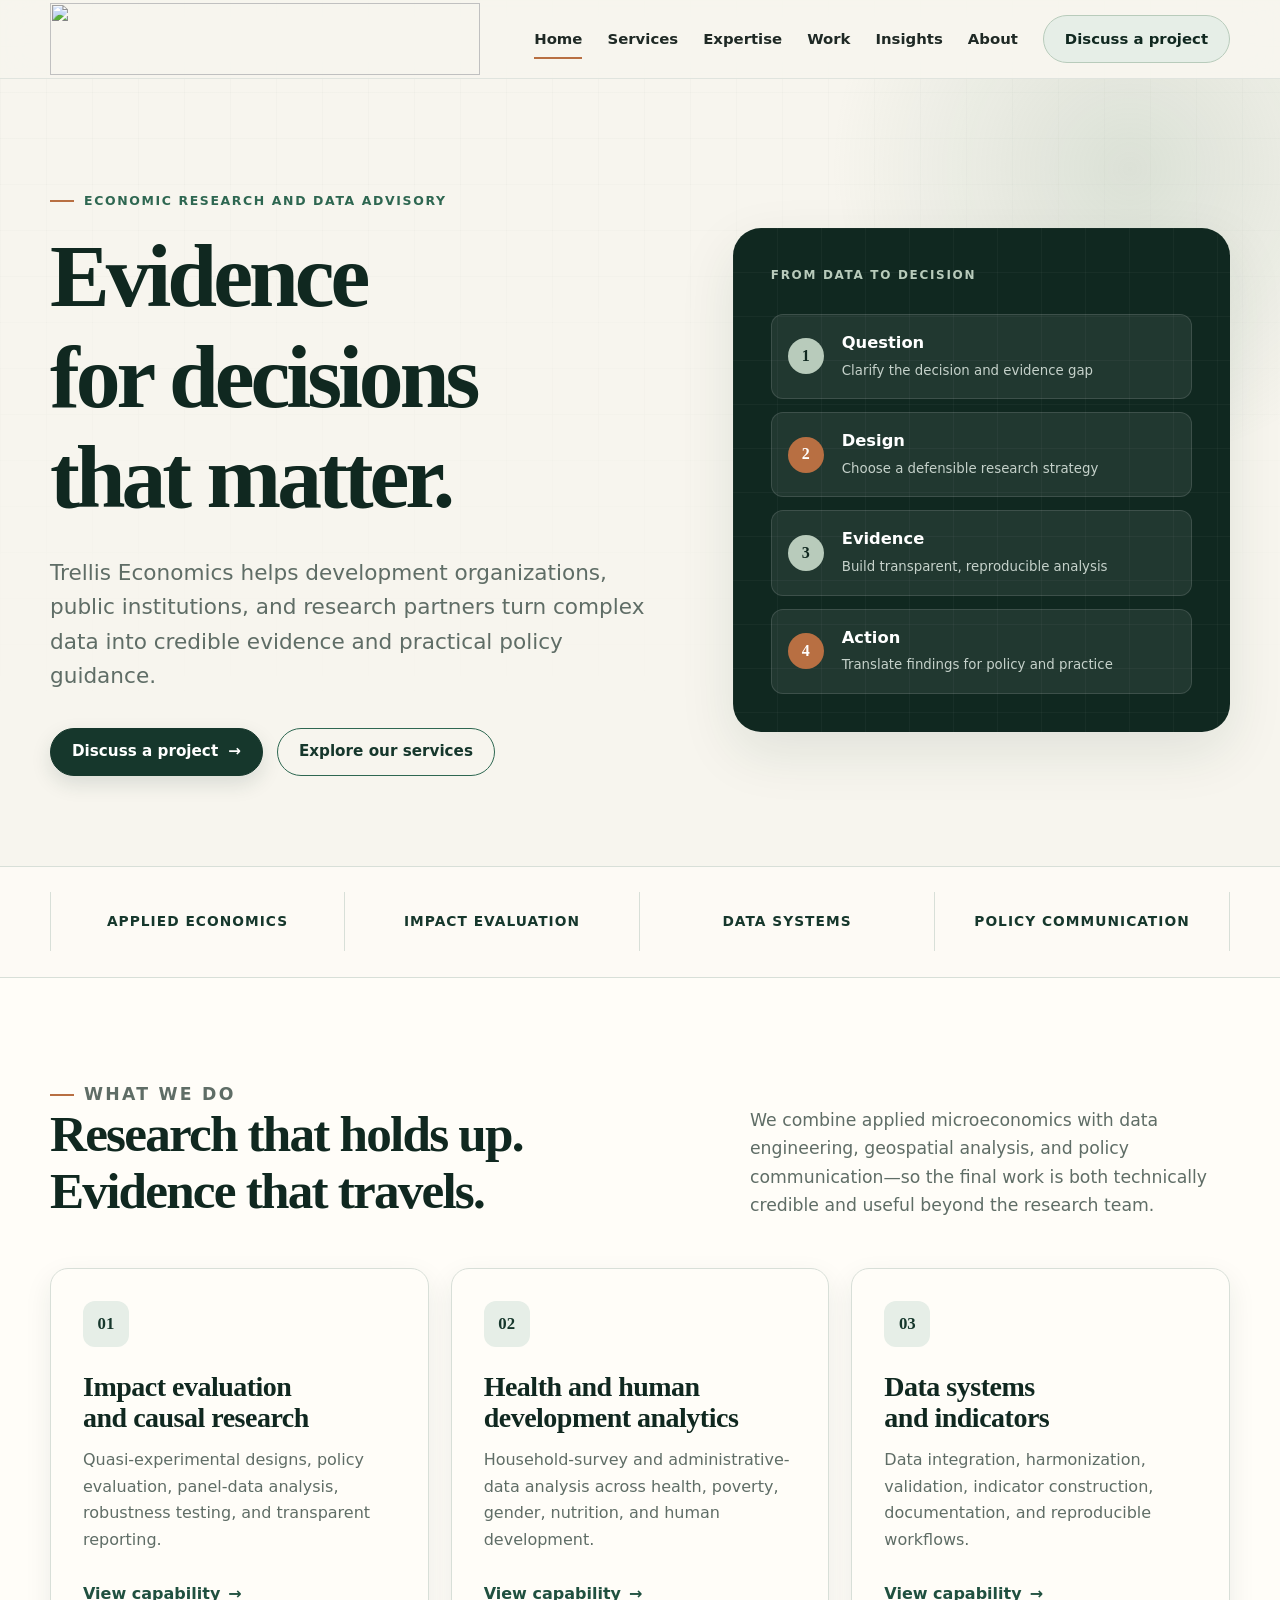
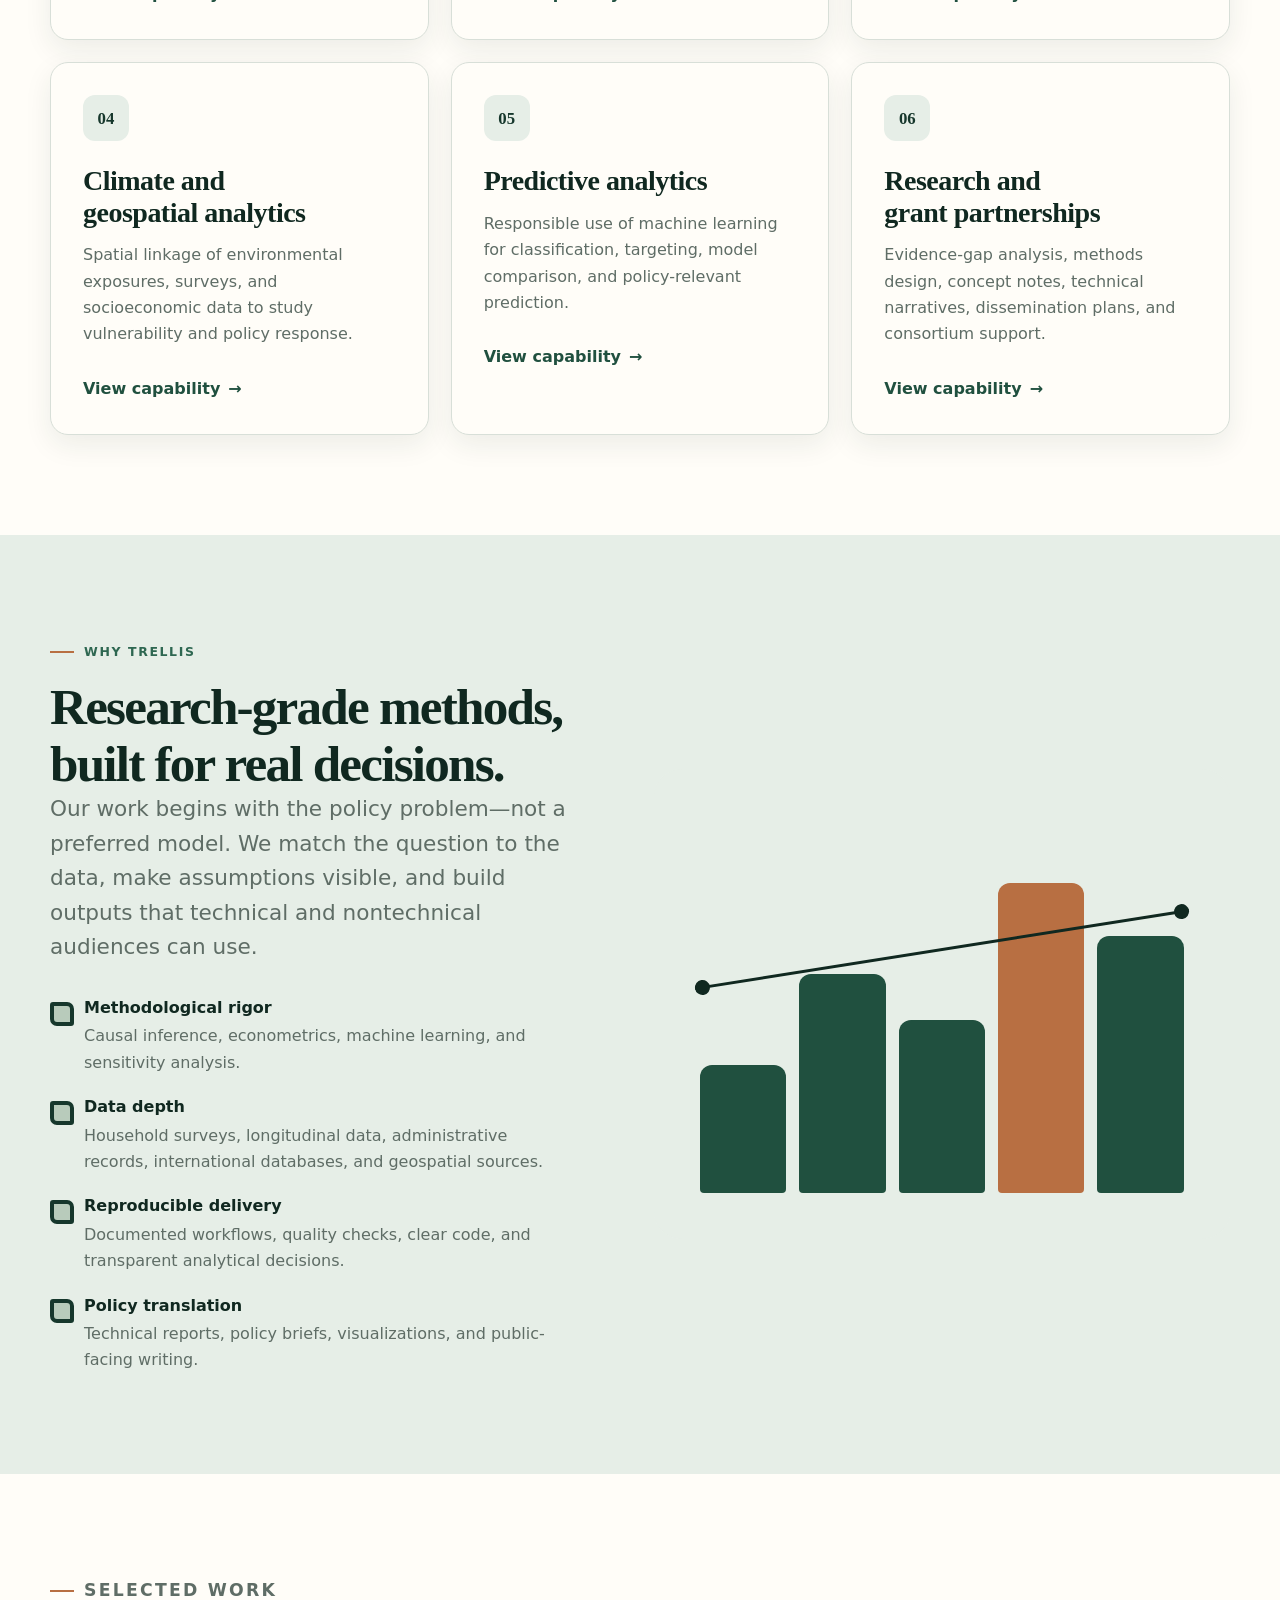
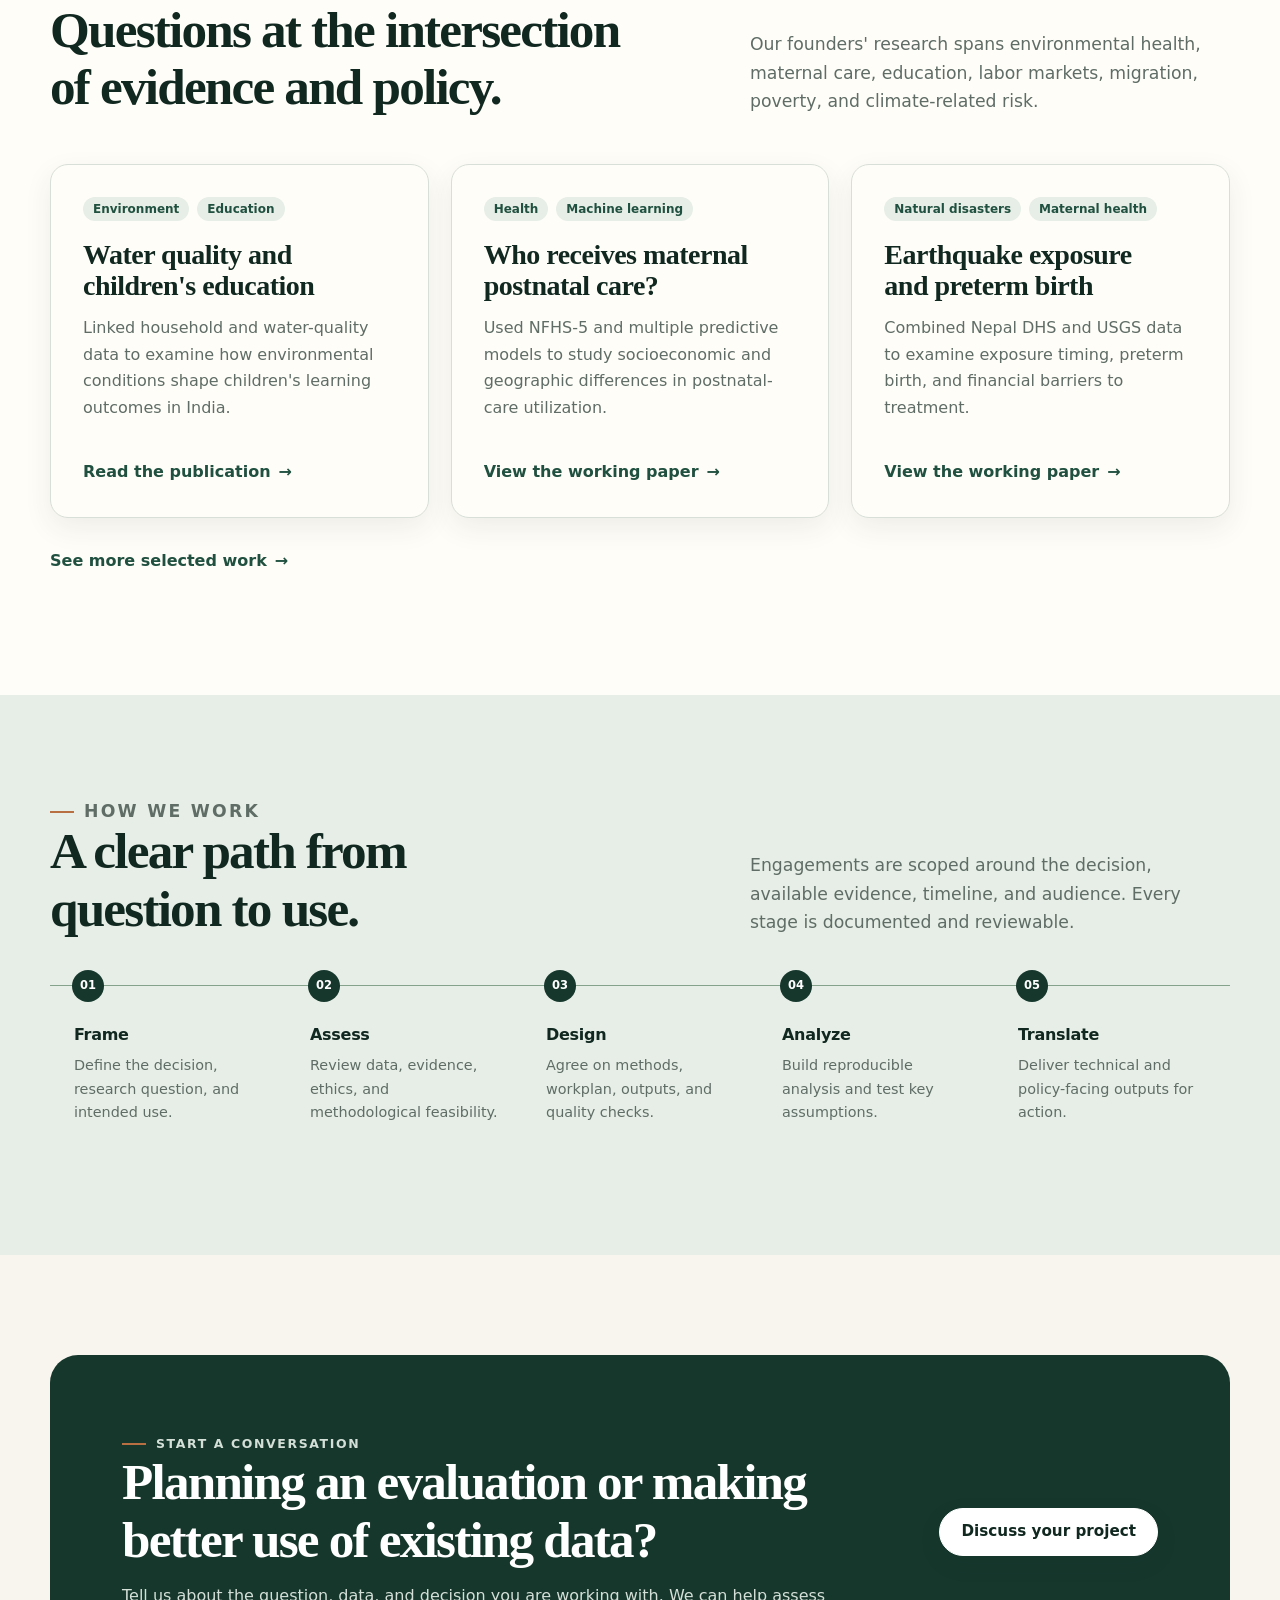
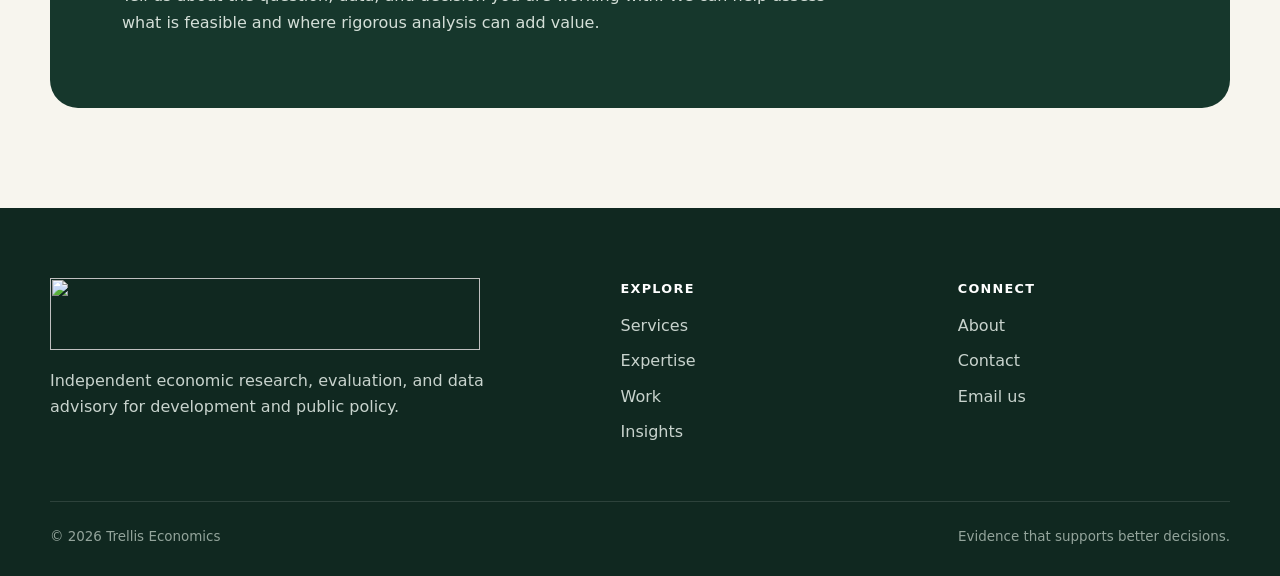
==== commit 7df4a01a: "Integrate vector logo in index.html" ====
--- a/index.html
+++ b/index.html
@@ -7,17 +7,14 @@
   <meta name="description" content="Independent economic research, evaluation, and data advisory for development and public policy.">
   <meta name="theme-color" content="#16372c">
   <link rel="icon" href="favicon.svg" type="image/svg+xml">
-  <link rel="stylesheet" href="assets/styles.css?v=2">
+  <link rel="stylesheet" href="assets/styles.css?v=4">
   <script src="assets/main.js" defer></script>
 </head>
 <body>
   <a class="skip-link" href="#main">Skip to content</a>
   <header class="site-header">
     <div class="container nav-wrap">
-      <a class="brand" href="index.html" aria-label="Trellis Economics home">
-        <span class="brand-mark" aria-hidden="true"><span></span><span></span><span></span><span></span></span>
-        Trellis Economics
-      </a>
+      <a class="brand" href="index.html" aria-label="Trellis Economics home"><img class="brand-logo" src="assets/brand/trellis-economics-logo.svg" alt="" width="430" height="72"></a>
       <button class="nav-toggle" type="button" aria-expanded="false" aria-controls="site-navigation" aria-label="Open navigation"><span></span><span></span><span></span></button>
       <nav class="site-nav" id="site-navigation" aria-label="Primary navigation">
         <a href="index.html" aria-current="page">Home</a>
@@ -139,7 +136,7 @@
   <footer class="site-footer">
     <div class="container">
       <div class="footer-grid">
-        <div class="footer-brand"><a class="brand" href="index.html"><span class="brand-mark" aria-hidden="true"><span></span><span></span><span></span><span></span></span>Trellis Economics</a><p>Independent economic research, evaluation, and data advisory for development and public policy.</p></div>
+        <div class="footer-brand"><a class="brand" href="index.html" aria-label="Trellis Economics home"><img class="brand-logo brand-logo-light" src="assets/brand/trellis-economics-logo-light.svg" alt="" width="430" height="72"></a><p>Independent economic research, evaluation, and data advisory for development and public policy.</p></div>
         <div><p class="footer-title">Explore</p><div class="footer-links"><a href="services.html">Services</a><a href="expertise.html">Expertise</a><a href="work.html">Work</a><a href="insights.html">Insights</a></div></div>
         <div><p class="footer-title">Connect</p><div class="footer-links"><a href="about.html">About</a><a href="contact.html">Contact</a><a href="mailto:mdohiul.islam@wmich.edu">Email us</a></div></div>
       </div>
--- a/assets/styles.css
+++ b/assets/styles.css
@@ -1088,6 +1088,10 @@
   color: #d1dcd6;
 }
 
+.contact-card li {
+  color: #d1dcd6;
+}
+
 .contact-card a:not(.button) {
   color: var(--sage-300);
 }
